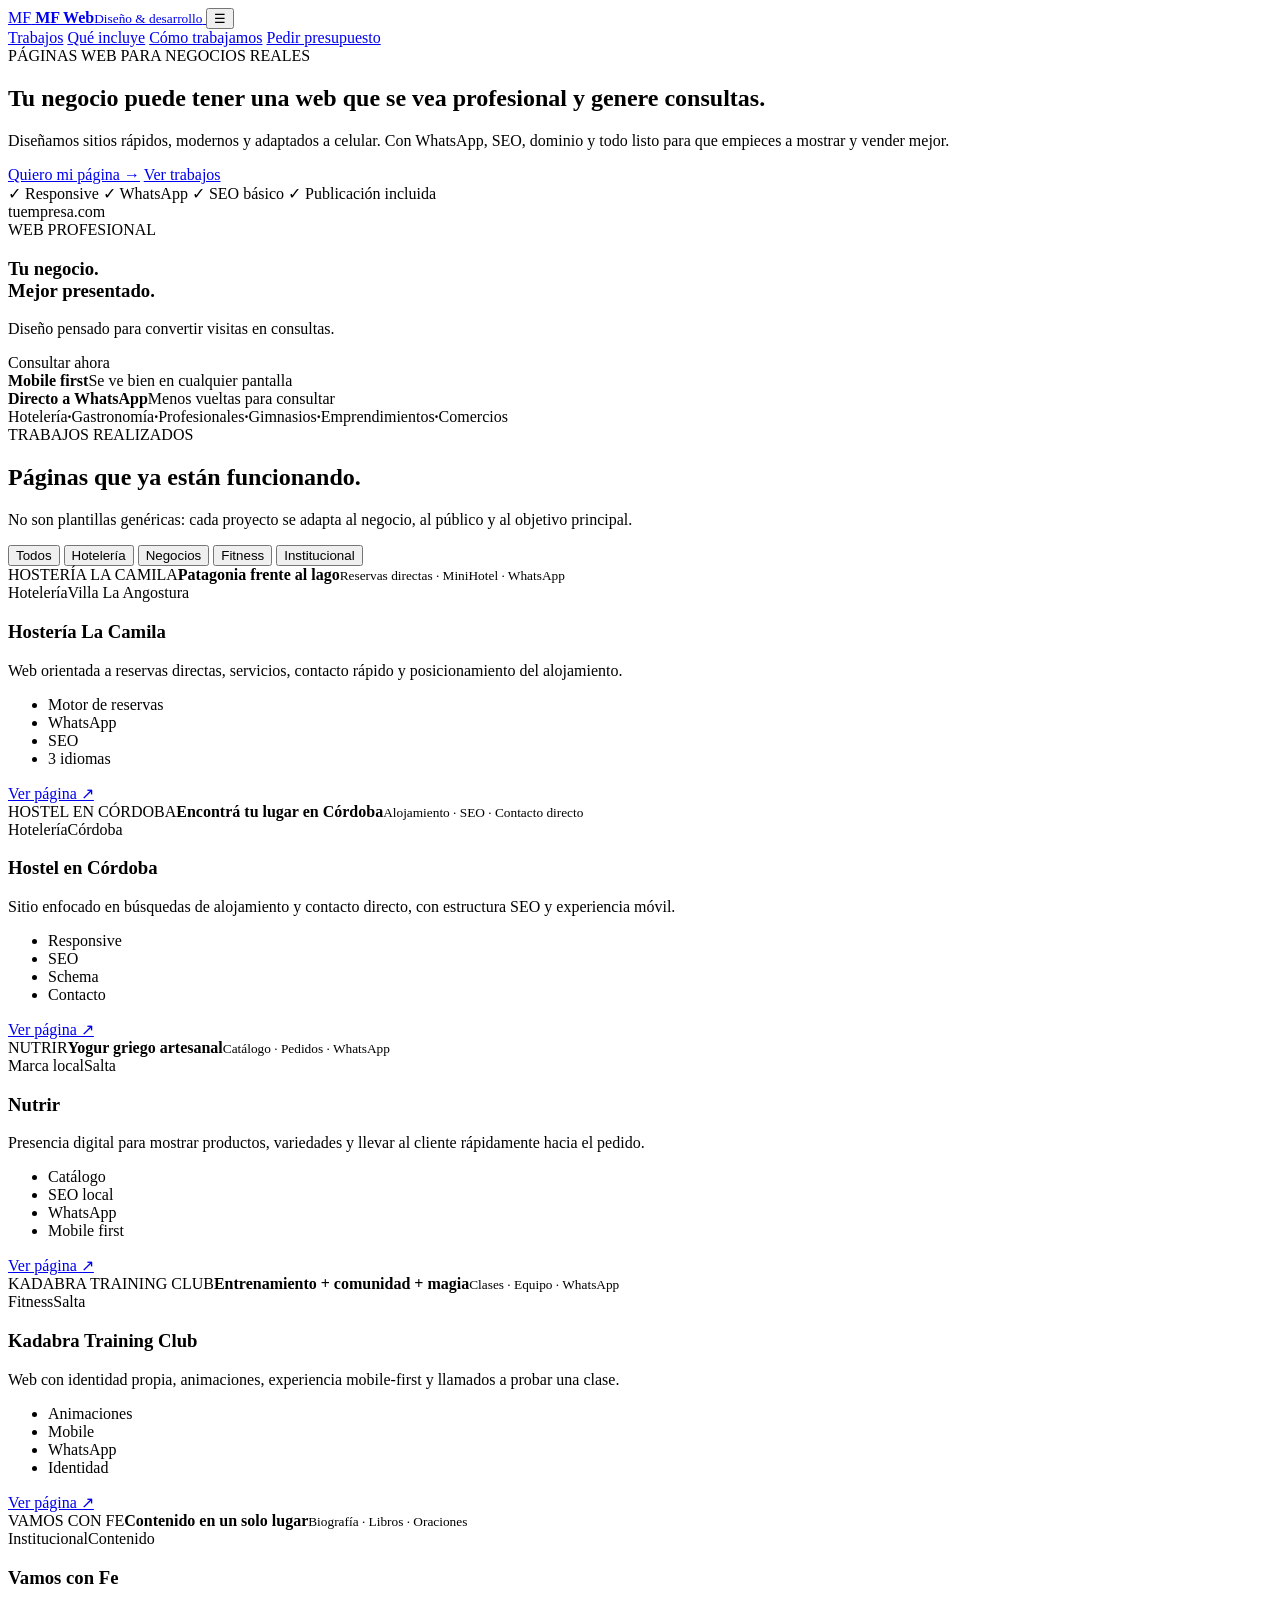
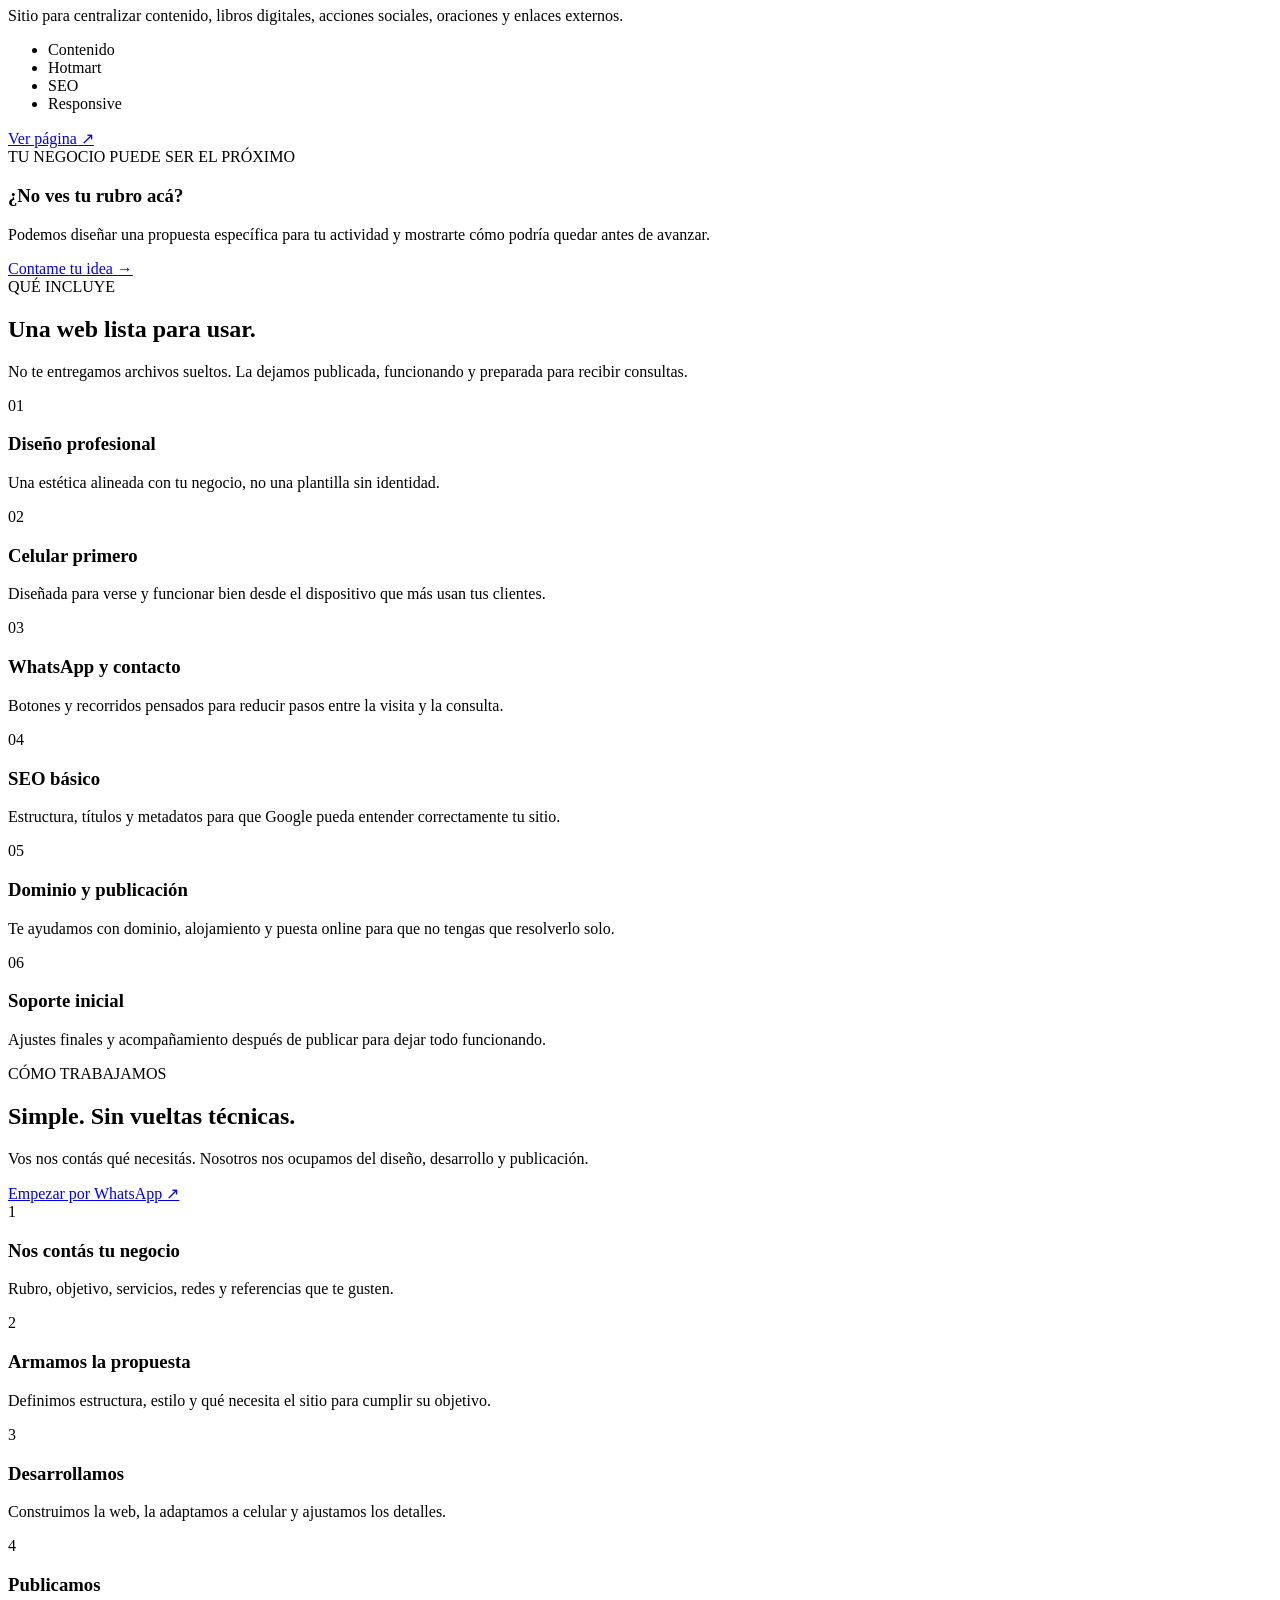
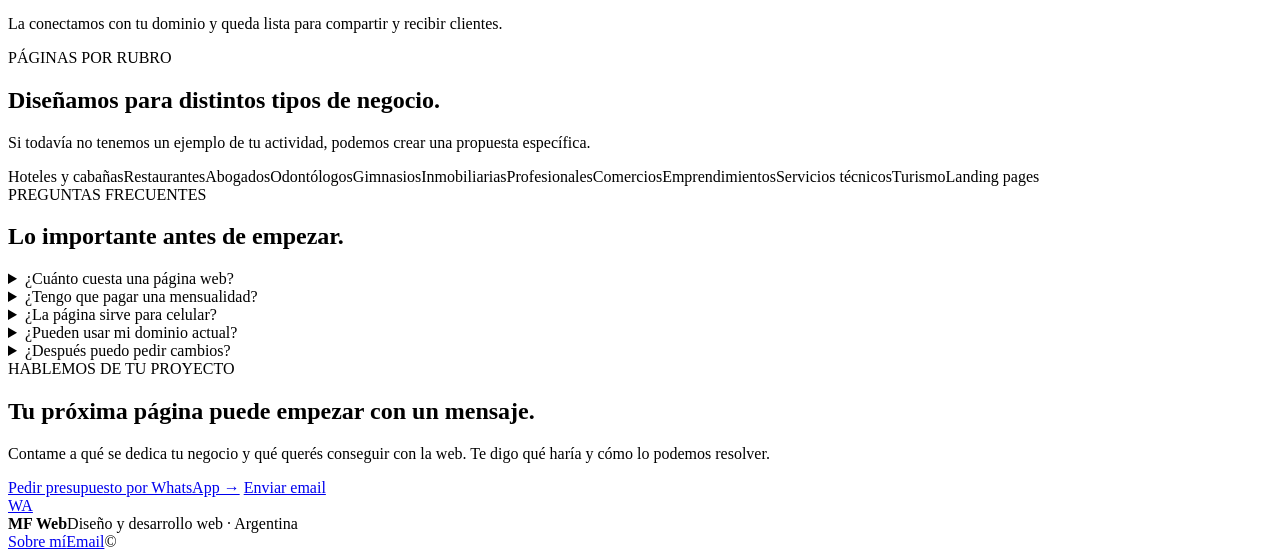
==== web/index.html @ 68ac4789 "Add commercial web design showcase" ====
<!doctype html>
<html lang="es">
<head>
  <meta charset="utf-8" />
  <meta name="viewport" content="width=device-width,initial-scale=1" />
  <meta name="theme-color" content="#0b0d0c" />
  <title>MF Web | Páginas web para negocios</title>
  <meta name="description" content="Diseño y desarrollo de páginas web para negocios, profesionales, hoteles, gimnasios y emprendimientos. Sitios rápidos, adaptados a celular, con WhatsApp y SEO." />
  <meta name="robots" content="index,follow,max-image-preview:large" />
  <meta property="og:type" content="website" />
  <meta property="og:title" content="MF Web | Páginas web que ayudan a vender" />
  <meta property="og:description" content="Sitios profesionales, rápidos y pensados para convertir visitas en consultas." />
  <link rel="preconnect" href="https://fonts.googleapis.com" />
  <link rel="preconnect" href="https://fonts.gstatic.com" crossorigin />
  <link href="https://fonts.googleapis.com/css2?family=DM+Sans:wght@400;500;600;700&family=Manrope:wght@600;700;800&display=swap" rel="stylesheet" />
  <link rel="stylesheet" href="styles.css" />
</head>
<body>
  <header class="site-header">
    <div class="container nav-wrap">
      <a class="brand" href="#inicio" aria-label="MF Web - Inicio">
        <span class="brand-mark">MF</span>
        <span class="brand-copy"><strong>MF Web</strong><small>Diseño & desarrollo</small></span>
      </a>
      <button class="menu-toggle" type="button" aria-expanded="false" aria-controls="nav">☰</button>
      <nav id="nav" class="nav">
        <a href="#trabajos">Trabajos</a>
        <a href="#servicios">Qué incluye</a>
        <a href="#proceso">Cómo trabajamos</a>
        <a class="nav-cta" href="https://wa.me/5493876298276?text=Hola%20Mat%C3%ADas%2C%20quiero%20consultar%20por%20una%20p%C3%A1gina%20web" target="_blank" rel="noopener noreferrer">Pedir presupuesto</a>
      </nav>
    </div>
  </header>

  <main>
    <section class="hero" id="inicio">
      <div class="container hero-grid">
        <div class="hero-copy reveal">
          <span class="pill">PÁGINAS WEB PARA NEGOCIOS REALES</span>
          <h1>Tu negocio puede tener una web que <span>se vea profesional y genere consultas.</span></h1>
          <p>Diseñamos sitios rápidos, modernos y adaptados a celular. Con WhatsApp, SEO, dominio y todo listo para que empieces a mostrar y vender mejor.</p>
          <div class="hero-actions">
            <a class="btn btn-primary" href="https://wa.me/5493876298276?text=Hola%20Mat%C3%ADas%2C%20quiero%20una%20p%C3%A1gina%20web%20para%20mi%20negocio" target="_blank" rel="noopener noreferrer">Quiero mi página →</a>
            <a class="btn btn-secondary" href="#trabajos">Ver trabajos</a>
          </div>
          <div class="trust-row">
            <span>✓ Responsive</span>
            <span>✓ WhatsApp</span>
            <span>✓ SEO básico</span>
            <span>✓ Publicación incluida</span>
          </div>
        </div>

        <div class="hero-showcase reveal" aria-label="Vista previa de proyectos">
          <div class="browser browser-main">
            <div class="browser-bar"><i></i><i></i><i></i><span>tuempresa.com</span></div>
            <div class="browser-screen demo-hotel">
              <div class="screen-badge">WEB PROFESIONAL</div>
              <h3>Tu negocio.<br />Mejor presentado.</h3>
              <p>Diseño pensado para convertir visitas en consultas.</p>
              <span class="fake-btn">Consultar ahora</span>
            </div>
          </div>
          <div class="mini-card mini-one"><strong>Mobile first</strong><span>Se ve bien en cualquier pantalla</span></div>
          <div class="mini-card mini-two"><strong>Directo a WhatsApp</strong><span>Menos vueltas para consultar</span></div>
        </div>
      </div>
    </section>

    <section class="logos-strip" aria-label="Tipos de clientes">
      <div class="container strip-inner">
        <span>Hotelería</span><b>·</b><span>Gastronomía</span><b>·</b><span>Profesionales</span><b>·</b><span>Gimnasios</span><b>·</b><span>Emprendimientos</span><b>·</b><span>Comercios</span>
      </div>
    </section>

    <section class="section" id="trabajos">
      <div class="container">
        <div class="section-head reveal">
          <div>
            <span class="eyebrow">TRABAJOS REALIZADOS</span>
            <h2>Páginas que ya están funcionando.</h2>
          </div>
          <p>No son plantillas genéricas: cada proyecto se adapta al negocio, al público y al objetivo principal.</p>
        </div>

        <div class="filters reveal" aria-label="Filtrar proyectos">
          <button class="filter is-active" data-filter="all">Todos</button>
          <button class="filter" data-filter="hoteleria">Hotelería</button>
          <button class="filter" data-filter="negocios">Negocios</button>
          <button class="filter" data-filter="fitness">Fitness</button>
          <button class="filter" data-filter="institucional">Institucional</button>
        </div>

        <div class="projects-grid">
          <article class="project-card reveal" data-category="hoteleria">
            <div class="project-visual visual-camila">
              <div class="mock-browser">
                <div class="mock-top"><i></i><i></i><i></i></div>
                <div class="mock-screen"><span>HOSTERÍA LA CAMILA</span><strong>Patagonia frente al lago</strong><small>Reservas directas · MiniHotel · WhatsApp</small></div>
              </div>
            </div>
            <div class="project-body">
              <div class="project-meta"><span>Hotelería</span><span>Villa La Angostura</span></div>
              <h3>Hostería La Camila</h3>
              <p>Web orientada a reservas directas, servicios, contacto rápido y posicionamiento del alojamiento.</p>
              <ul><li>Motor de reservas</li><li>WhatsApp</li><li>SEO</li><li>3 idiomas</li></ul>
              <a href="https://hosteria-la-camila-web.vercel.app/es" target="_blank" rel="noopener noreferrer">Ver página ↗</a>
            </div>
          </article>

          <article class="project-card reveal" data-category="hoteleria">
            <div class="project-visual visual-hostel">
              <div class="mock-browser">
                <div class="mock-top"><i></i><i></i><i></i></div>
                <div class="mock-screen"><span>HOSTEL EN CÓRDOBA</span><strong>Encontrá tu lugar en Córdoba</strong><small>Alojamiento · SEO · Contacto directo</small></div>
              </div>
            </div>
            <div class="project-body">
              <div class="project-meta"><span>Hotelería</span><span>Córdoba</span></div>
              <h3>Hostel en Córdoba</h3>
              <p>Sitio enfocado en búsquedas de alojamiento y contacto directo, con estructura SEO y experiencia móvil.</p>
              <ul><li>Responsive</li><li>SEO</li><li>Schema</li><li>Contacto</li></ul>
              <a href="https://www.hostelencordoba.lat/" target="_blank" rel="noopener noreferrer">Ver página ↗</a>
            </div>
          </article>

          <article class="project-card reveal" data-category="negocios">
            <div class="project-visual visual-nutrir">
              <div class="mock-browser">
                <div class="mock-top"><i></i><i></i><i></i></div>
                <div class="mock-screen"><span>NUTRIR</span><strong>Yogur griego artesanal</strong><small>Catálogo · Pedidos · WhatsApp</small></div>
              </div>
            </div>
            <div class="project-body">
              <div class="project-meta"><span>Marca local</span><span>Salta</span></div>
              <h3>Nutrir</h3>
              <p>Presencia digital para mostrar productos, variedades y llevar al cliente rápidamente hacia el pedido.</p>
              <ul><li>Catálogo</li><li>SEO local</li><li>WhatsApp</li><li>Mobile first</li></ul>
              <a href="https://nutrir-three.vercel.app/" target="_blank" rel="noopener noreferrer">Ver página ↗</a>
            </div>
          </article>

          <article class="project-card reveal" data-category="fitness">
            <div class="project-visual visual-kadabra">
              <div class="mock-browser">
                <div class="mock-top"><i></i><i></i><i></i></div>
                <div class="mock-screen"><span>KADABRA TRAINING CLUB</span><strong>Entrenamiento + comunidad + magia</strong><small>Clases · Equipo · WhatsApp</small></div>
              </div>
            </div>
            <div class="project-body">
              <div class="project-meta"><span>Fitness</span><span>Salta</span></div>
              <h3>Kadabra Training Club</h3>
              <p>Web con identidad propia, animaciones, experiencia mobile-first y llamados a probar una clase.</p>
              <ul><li>Animaciones</li><li>Mobile</li><li>WhatsApp</li><li>Identidad</li></ul>
              <a href="https://kadabra-training-club-8x1qsonhl-matias-projects-2dbf9656.vercel.app" target="_blank" rel="noopener noreferrer">Ver página ↗</a>
            </div>
          </article>

          <article class="project-card reveal" data-category="institucional">
            <div class="project-visual visual-fe">
              <div class="mock-browser">
                <div class="mock-top"><i></i><i></i><i></i></div>
                <div class="mock-screen"><span>VAMOS CON FE</span><strong>Contenido en un solo lugar</strong><small>Biografía · Libros · Oraciones</small></div>
              </div>
            </div>
            <div class="project-body">
              <div class="project-meta"><span>Institucional</span><span>Contenido</span></div>
              <h3>Vamos con Fe</h3>
              <p>Sitio para centralizar contenido, libros digitales, acciones sociales, oraciones y enlaces externos.</p>
              <ul><li>Contenido</li><li>Hotmart</li><li>SEO</li><li>Responsive</li></ul>
              <a href="https://vamosconfe.com" target="_blank" rel="noopener noreferrer">Ver página ↗</a>
            </div>
          </article>

          <article class="project-card project-idea reveal" data-category="negocios">
            <div class="idea-inner">
              <span class="eyebrow">TU NEGOCIO PUEDE SER EL PRÓXIMO</span>
              <h3>¿No ves tu rubro acá?</h3>
              <p>Podemos diseñar una propuesta específica para tu actividad y mostrarte cómo podría quedar antes de avanzar.</p>
              <a class="btn btn-primary" href="https://wa.me/5493876298276?text=Hola%20Mat%C3%ADas%2C%20quiero%20ver%20una%20propuesta%20para%20mi%20rubro" target="_blank" rel="noopener noreferrer">Contame tu idea →</a>
            </div>
          </article>
        </div>
      </div>
    </section>

    <section class="section services" id="servicios">
      <div class="container">
        <div class="section-head reveal">
          <div><span class="eyebrow">QUÉ INCLUYE</span><h2>Una web lista para usar.</h2></div>
          <p>No te entregamos archivos sueltos. La dejamos publicada, funcionando y preparada para recibir consultas.</p>
        </div>
        <div class="service-grid">
          <article class="service-card reveal"><span>01</span><h3>Diseño profesional</h3><p>Una estética alineada con tu negocio, no una plantilla sin identidad.</p></article>
          <article class="service-card reveal"><span>02</span><h3>Celular primero</h3><p>Diseñada para verse y funcionar bien desde el dispositivo que más usan tus clientes.</p></article>
          <article class="service-card reveal"><span>03</span><h3>WhatsApp y contacto</h3><p>Botones y recorridos pensados para reducir pasos entre la visita y la consulta.</p></article>
          <article class="service-card reveal"><span>04</span><h3>SEO básico</h3><p>Estructura, títulos y metadatos para que Google pueda entender correctamente tu sitio.</p></article>
          <article class="service-card reveal"><span>05</span><h3>Dominio y publicación</h3><p>Te ayudamos con dominio, alojamiento y puesta online para que no tengas que resolverlo solo.</p></article>
          <article class="service-card reveal"><span>06</span><h3>Soporte inicial</h3><p>Ajustes finales y acompañamiento después de publicar para dejar todo funcionando.</p></article>
        </div>
      </div>
    </section>

    <section class="section process" id="proceso">
      <div class="container process-grid">
        <div class="process-copy reveal">
          <span class="eyebrow">CÓMO TRABAJAMOS</span>
          <h2>Simple. Sin vueltas técnicas.</h2>
          <p>Vos nos contás qué necesitás. Nosotros nos ocupamos del diseño, desarrollo y publicación.</p>
          <a class="text-link" href="https://wa.me/5493876298276?text=Hola%20Mat%C3%ADas%2C%20quiero%20consultar%20por%20una%20web" target="_blank" rel="noopener noreferrer">Empezar por WhatsApp ↗</a>
        </div>
        <div class="steps reveal">
          <article><span>1</span><div><h3>Nos contás tu negocio</h3><p>Rubro, objetivo, servicios, redes y referencias que te gusten.</p></div></article>
          <article><span>2</span><div><h3>Armamos la propuesta</h3><p>Definimos estructura, estilo y qué necesita el sitio para cumplir su objetivo.</p></div></article>
          <article><span>3</span><div><h3>Desarrollamos</h3><p>Construimos la web, la adaptamos a celular y ajustamos los detalles.</p></div></article>
          <article><span>4</span><div><h3>Publicamos</h3><p>La conectamos con tu dominio y queda lista para compartir y recibir clientes.</p></div></article>
        </div>
      </div>
    </section>

    <section class="section niches">
      <div class="container">
        <div class="section-head reveal">
          <div><span class="eyebrow">PÁGINAS POR RUBRO</span><h2>Diseñamos para distintos tipos de negocio.</h2></div>
          <p>Si todavía no tenemos un ejemplo de tu actividad, podemos crear una propuesta específica.</p>
        </div>
        <div class="niche-grid reveal">
          <span>Hoteles y cabañas</span><span>Restaurantes</span><span>Abogados</span><span>Odontólogos</span><span>Gimnasios</span><span>Inmobiliarias</span><span>Profesionales</span><span>Comercios</span><span>Emprendimientos</span><span>Servicios técnicos</span><span>Turismo</span><span>Landing pages</span>
        </div>
      </div>
    </section>

    <section class="section faq-section">
      <div class="container faq-grid">
        <div class="reveal"><span class="eyebrow">PREGUNTAS FRECUENTES</span><h2>Lo importante antes de empezar.</h2></div>
        <div class="faq reveal">
          <details><summary>¿Cuánto cuesta una página web?</summary><p>Depende de la cantidad de secciones, funcionalidades y contenido. Primero vemos qué necesitás y te pasamos un presupuesto cerrado.</p></details>
          <details><summary>¿Tengo que pagar una mensualidad?</summary><p>Podemos trabajar con un desarrollo de pago único. Los únicos costos externos que puedan existir son dominio o servicios específicos que requiera el proyecto.</p></details>
          <details><summary>¿La página sirve para celular?</summary><p>Sí. Todos los sitios se desarrollan pensando especialmente en la experiencia móvil.</p></details>
          <details><summary>¿Pueden usar mi dominio actual?</summary><p>Sí. Si ya tenés dominio podemos conectarlo; si no, te ayudamos a registrar uno.</p></details>
          <details><summary>¿Después puedo pedir cambios?</summary><p>Sí. Definimos los ajustes incluidos durante el proyecto y también podemos realizar mejoras posteriores.</p></details>
        </div>
      </div>
    </section>

    <section class="final-cta">
      <div class="container final-card reveal">
        <span class="eyebrow">HABLEMOS DE TU PROYECTO</span>
        <h2>Tu próxima página puede empezar con un mensaje.</h2>
        <p>Contame a qué se dedica tu negocio y qué querés conseguir con la web. Te digo qué haría y cómo lo podemos resolver.</p>
        <div class="final-actions">
          <a class="btn btn-primary" href="https://wa.me/5493876298276?text=Hola%20Mat%C3%ADas%2C%20quiero%20pedir%20presupuesto%20para%20una%20p%C3%A1gina%20web" target="_blank" rel="noopener noreferrer">Pedir presupuesto por WhatsApp →</a>
          <a class="btn btn-secondary" href="mailto:matifernandez178c@gmail.com">Enviar email</a>
        </div>
      </div>
    </section>
  </main>

  <a class="whatsapp-float" href="https://wa.me/5493876298276?text=Hola%20Mat%C3%ADas%2C%20quiero%20consultar%20por%20una%20p%C3%A1gina%20web" target="_blank" rel="noopener noreferrer" aria-label="Consultar por WhatsApp">WA</a>

  <footer class="footer">
    <div class="container footer-inner">
      <div><strong>MF Web</strong><span>Diseño y desarrollo web · Argentina</span></div>
      <div class="footer-links"><a href="https://matiasfernandezcv.com" target="_blank" rel="noopener noreferrer">Sobre mí</a><a href="mailto:matifernandez178c@gmail.com">Email</a><span>© <span id="year"></span></span></div>
    </div>
  </footer>

  <script src="script.js" defer></script>
</body>
</html>
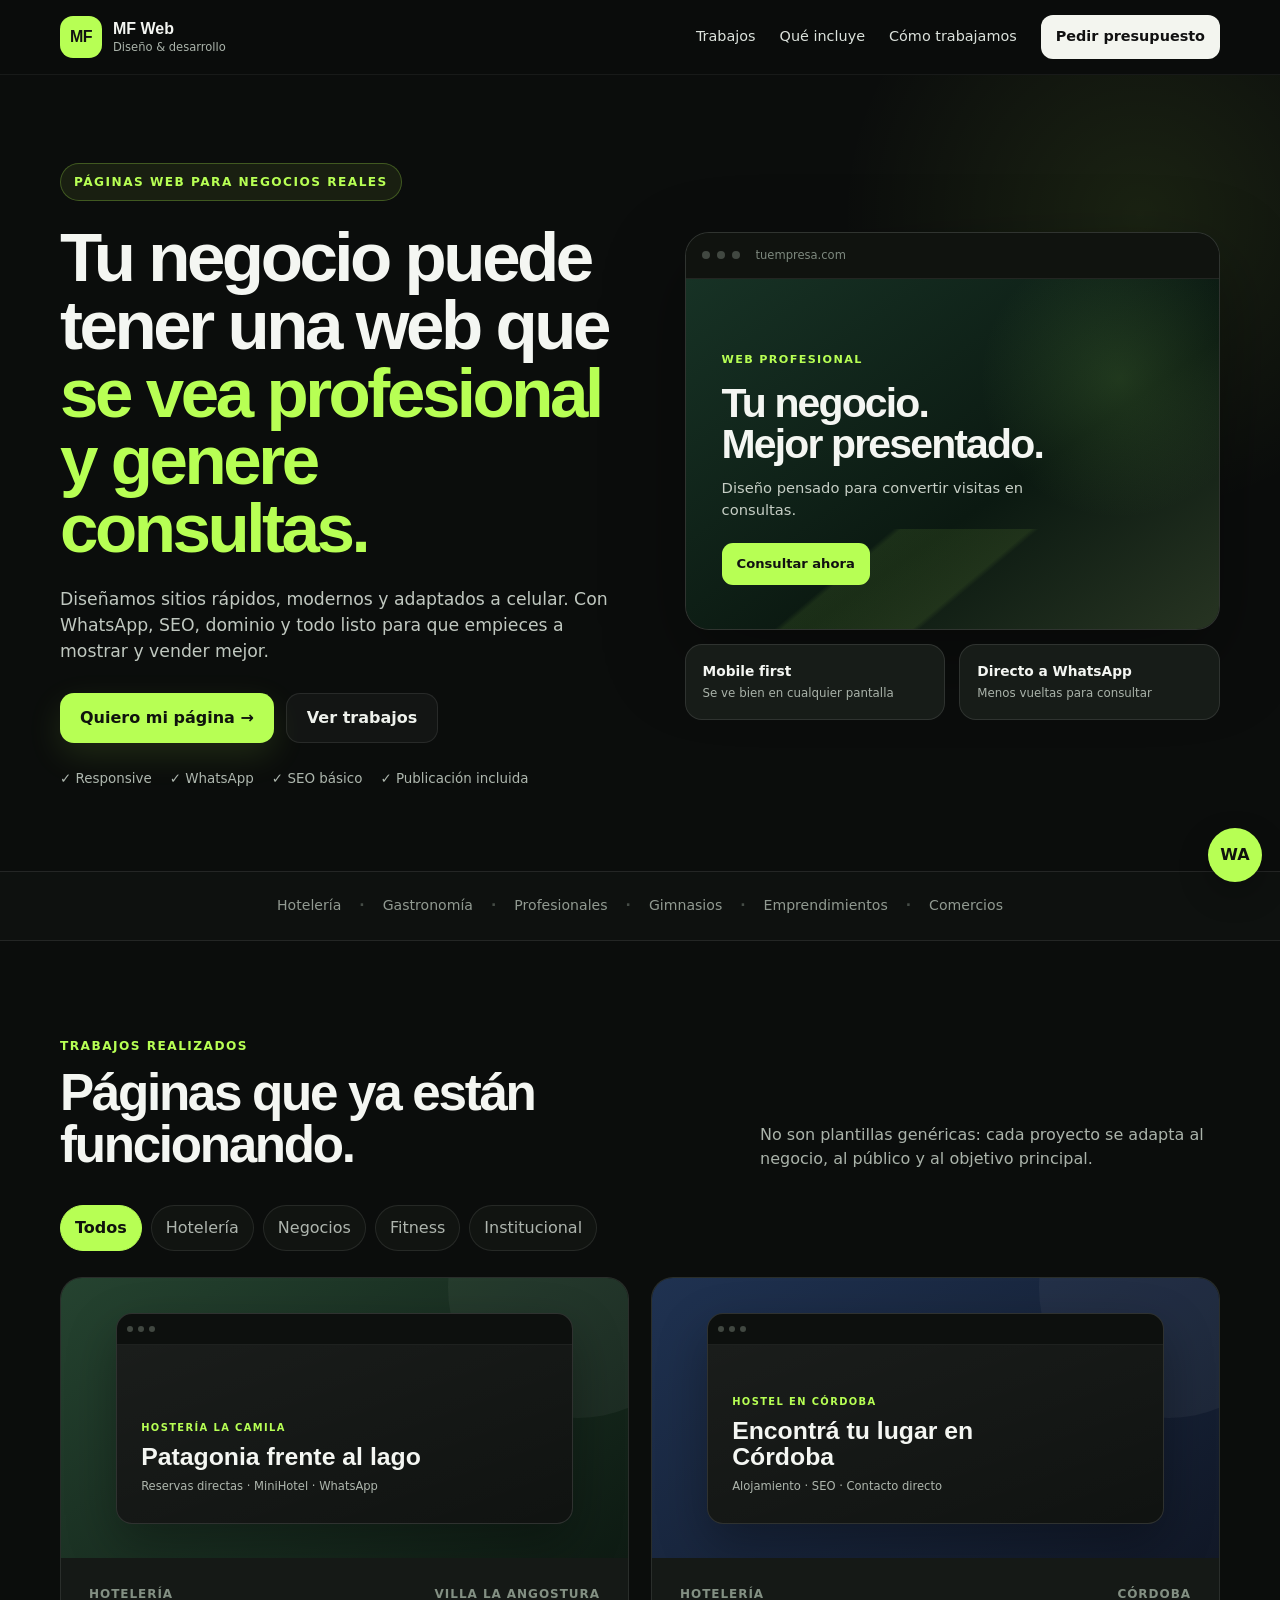
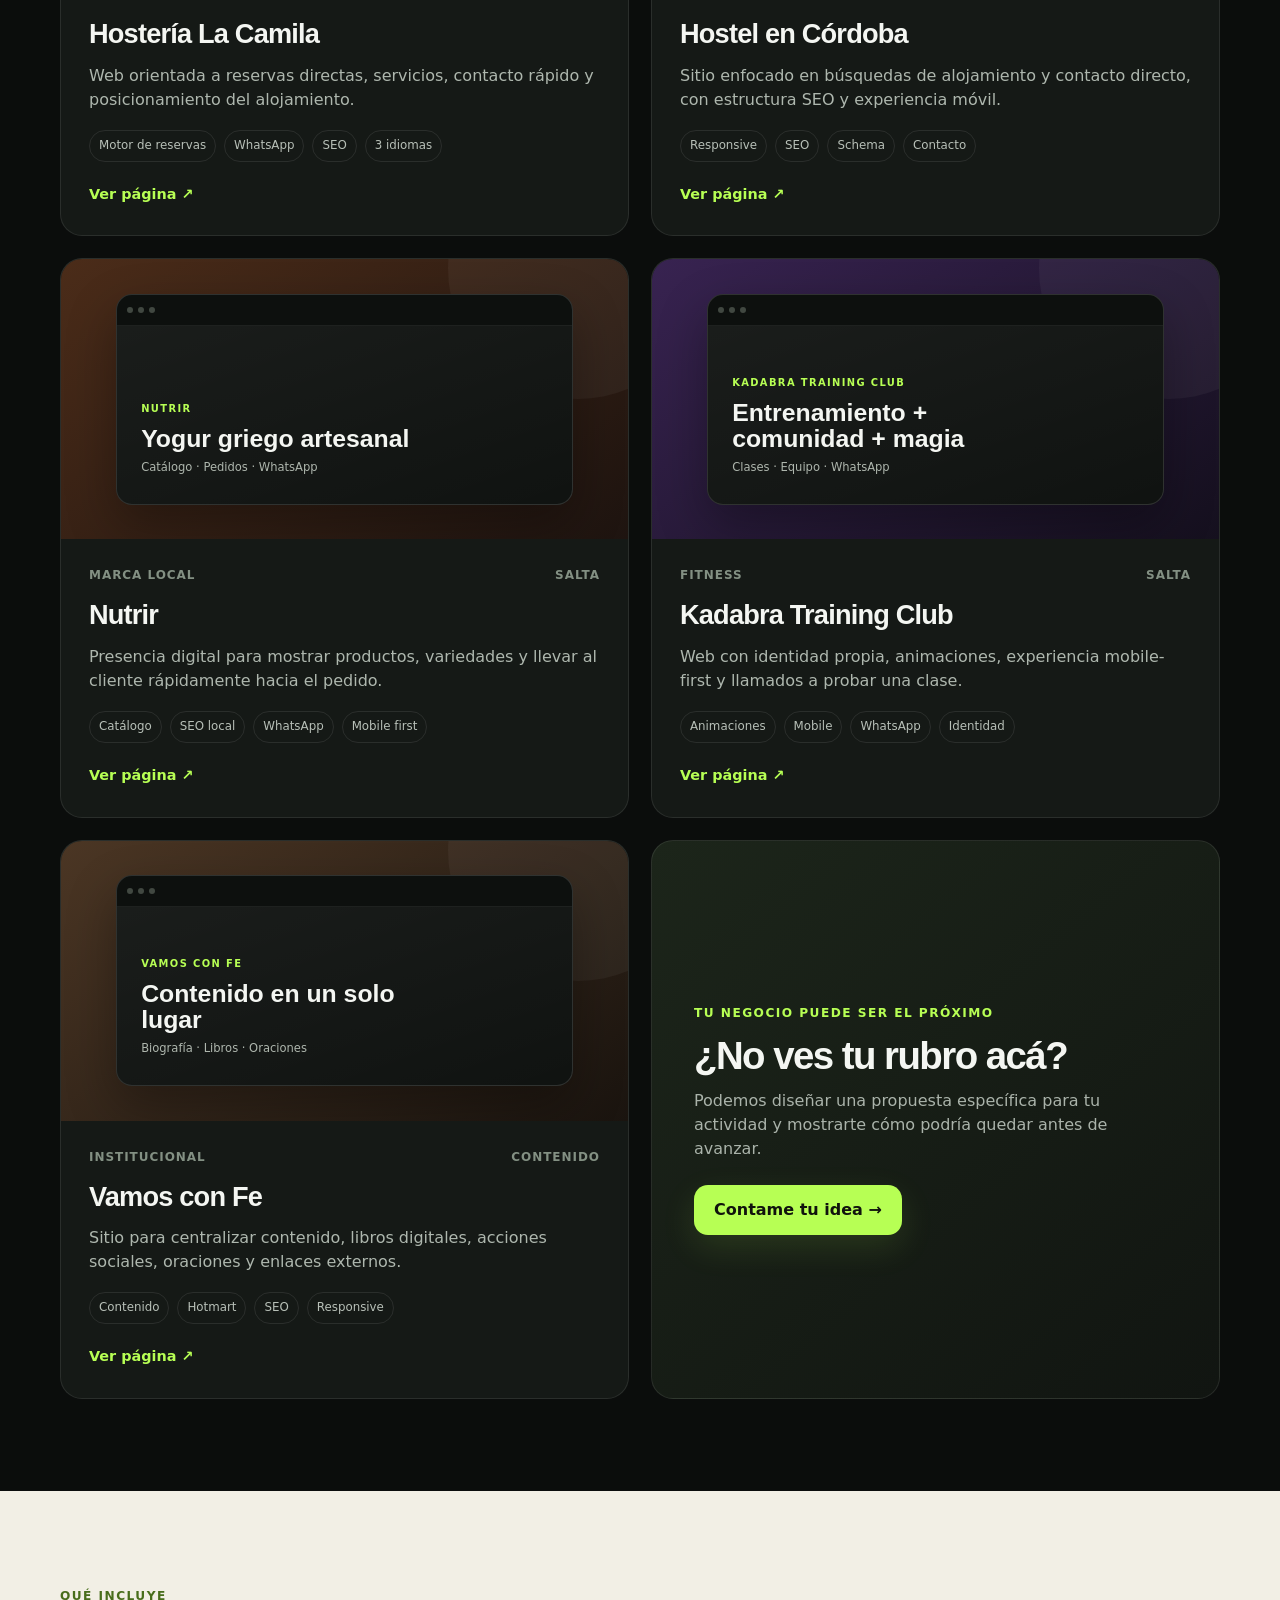
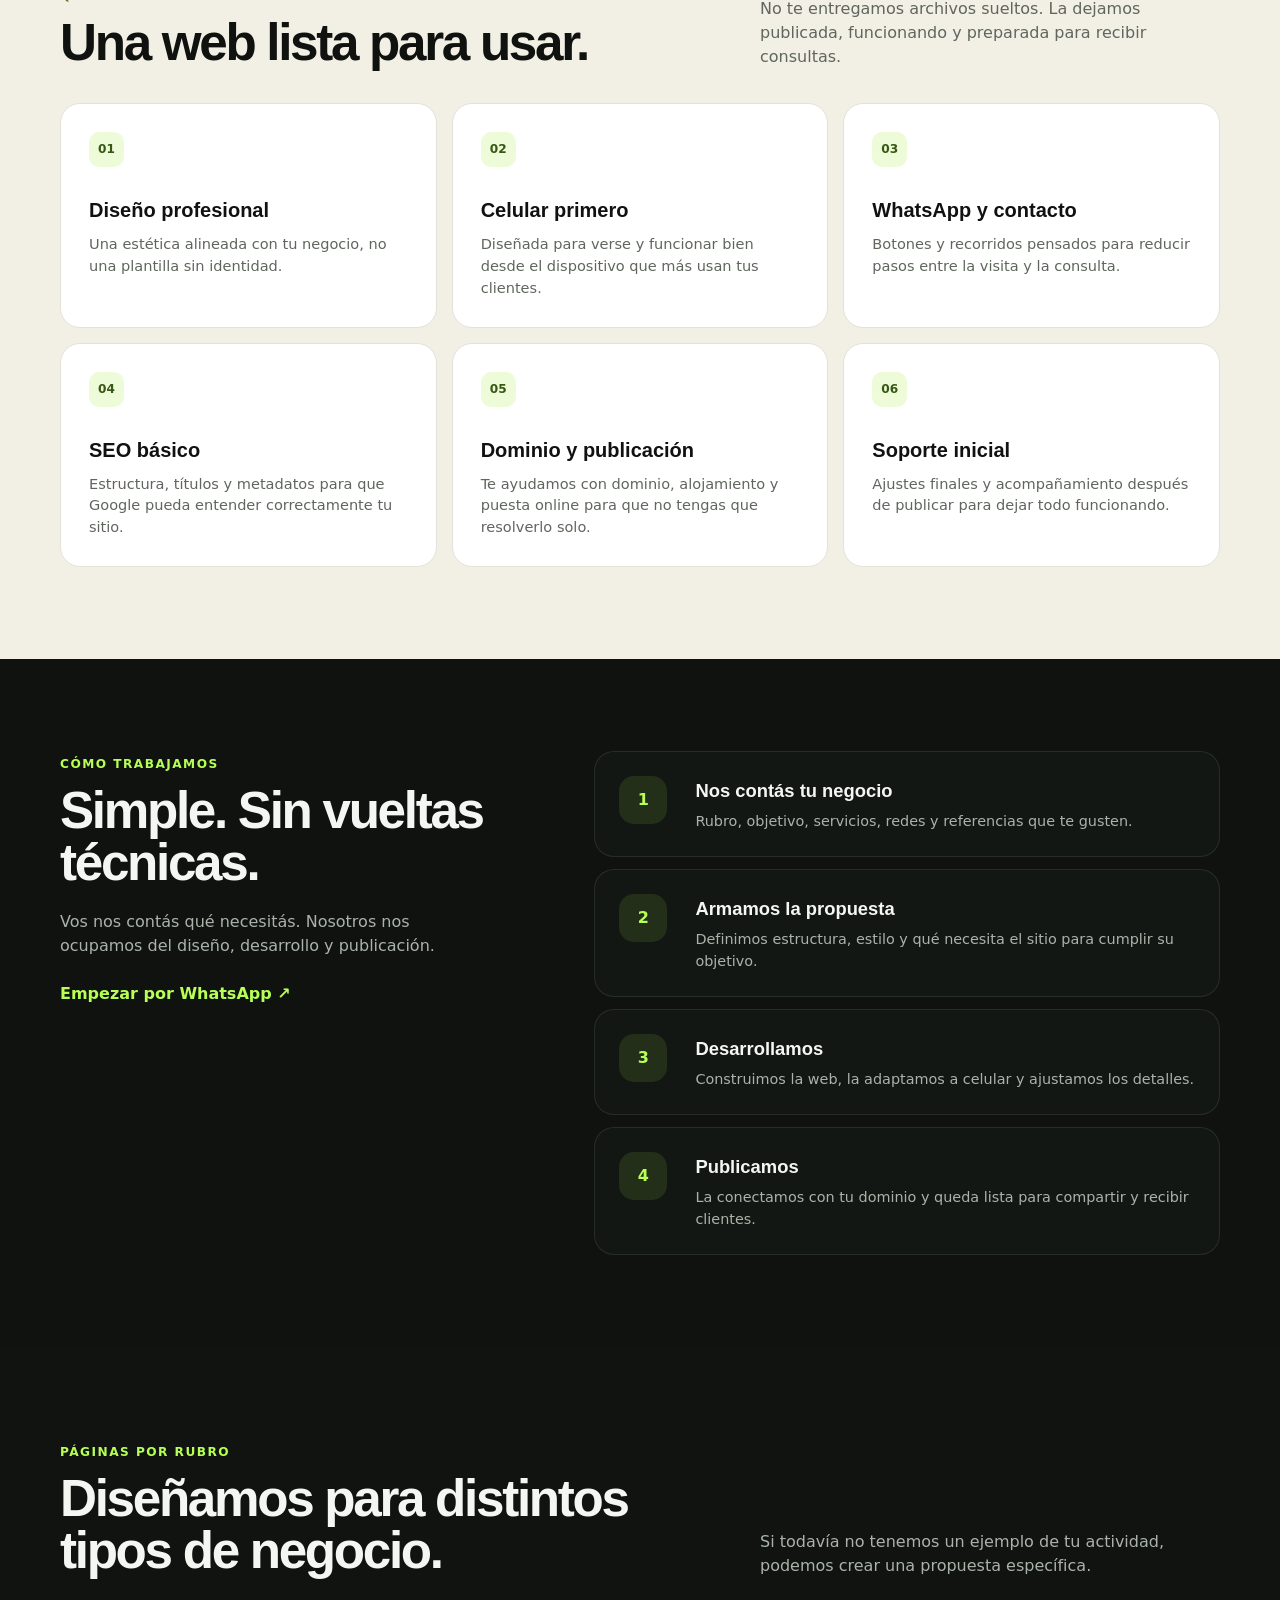
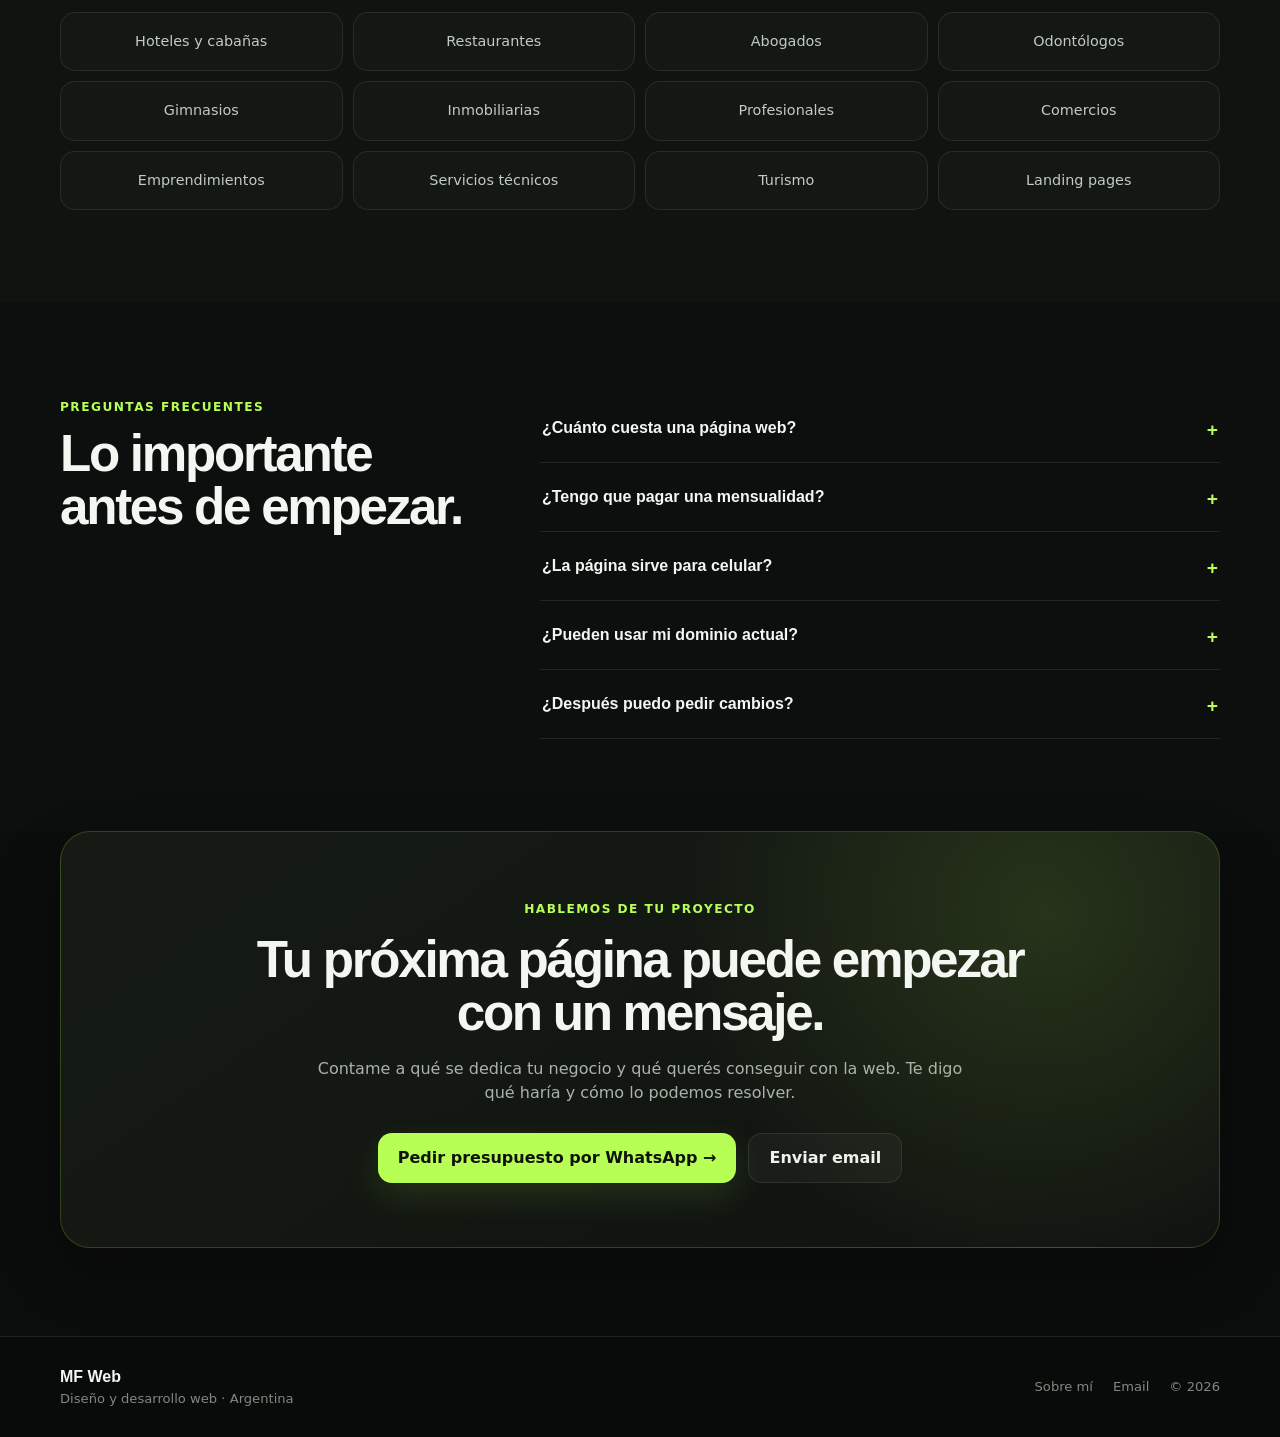
==== commit 911f5e64: "Bust MF Web stylesheet cache after layout fix" ====
--- a/web/index.html
+++ b/web/index.html
@@ -13,7 +13,7 @@
   <link rel="preconnect" href="https://fonts.googleapis.com" />
   <link rel="preconnect" href="https://fonts.gstatic.com" crossorigin />
   <link href="https://fonts.googleapis.com/css2?family=DM+Sans:wght@400;500;600;700&family=Manrope:wght@600;700;800&display=swap" rel="stylesheet" />
-  <link rel="stylesheet" href="styles.css" />
+  <link rel="stylesheet" href="styles.css?v=32217b" />
 </head>
 <body>
   <header class="site-header">
@@ -93,177 +93,49 @@
 
         <div class="projects-grid">
           <article class="project-card reveal" data-category="hoteleria">
-            <div class="project-visual visual-camila">
-              <div class="mock-browser">
-                <div class="mock-top"><i></i><i></i><i></i></div>
-                <div class="mock-screen"><span>HOSTERÍA LA CAMILA</span><strong>Patagonia frente al lago</strong><small>Reservas directas · MiniHotel · WhatsApp</small></div>
-              </div>
-            </div>
-            <div class="project-body">
-              <div class="project-meta"><span>Hotelería</span><span>Villa La Angostura</span></div>
-              <h3>Hostería La Camila</h3>
-              <p>Web orientada a reservas directas, servicios, contacto rápido y posicionamiento del alojamiento.</p>
-              <ul><li>Motor de reservas</li><li>WhatsApp</li><li>SEO</li><li>3 idiomas</li></ul>
-              <a href="https://hosteria-la-camila-web.vercel.app/es" target="_blank" rel="noopener noreferrer">Ver página ↗</a>
-            </div>
+            <div class="project-visual visual-camila"><div class="mock-browser"><div class="mock-top"><i></i><i></i><i></i></div><div class="mock-screen"><span>HOSTERÍA LA CAMILA</span><strong>Patagonia frente al lago</strong><small>Reservas directas · MiniHotel · WhatsApp</small></div></div></div>
+            <div class="project-body"><div class="project-meta"><span>Hotelería</span><span>Villa La Angostura</span></div><h3>Hostería La Camila</h3><p>Web orientada a reservas directas, servicios, contacto rápido y posicionamiento del alojamiento.</p><ul><li>Motor de reservas</li><li>WhatsApp</li><li>SEO</li><li>3 idiomas</li></ul><a href="https://hosteria-la-camila-web.vercel.app/es" target="_blank" rel="noopener noreferrer">Ver página ↗</a></div>
           </article>
 
           <article class="project-card reveal" data-category="hoteleria">
-            <div class="project-visual visual-hostel">
-              <div class="mock-browser">
-                <div class="mock-top"><i></i><i></i><i></i></div>
-                <div class="mock-screen"><span>HOSTEL EN CÓRDOBA</span><strong>Encontrá tu lugar en Córdoba</strong><small>Alojamiento · SEO · Contacto directo</small></div>
-              </div>
-            </div>
-            <div class="project-body">
-              <div class="project-meta"><span>Hotelería</span><span>Córdoba</span></div>
-              <h3>Hostel en Córdoba</h3>
-              <p>Sitio enfocado en búsquedas de alojamiento y contacto directo, con estructura SEO y experiencia móvil.</p>
-              <ul><li>Responsive</li><li>SEO</li><li>Schema</li><li>Contacto</li></ul>
-              <a href="https://www.hostelencordoba.lat/" target="_blank" rel="noopener noreferrer">Ver página ↗</a>
-            </div>
+            <div class="project-visual visual-hostel"><div class="mock-browser"><div class="mock-top"><i></i><i></i><i></i></div><div class="mock-screen"><span>HOSTEL EN CÓRDOBA</span><strong>Encontrá tu lugar en Córdoba</strong><small>Alojamiento · SEO · Contacto directo</small></div></div></div>
+            <div class="project-body"><div class="project-meta"><span>Hotelería</span><span>Córdoba</span></div><h3>Hostel en Córdoba</h3><p>Sitio enfocado en búsquedas de alojamiento y contacto directo, con estructura SEO y experiencia móvil.</p><ul><li>Responsive</li><li>SEO</li><li>Schema</li><li>Contacto</li></ul><a href="https://www.hostelencordoba.lat/" target="_blank" rel="noopener noreferrer">Ver página ↗</a></div>
           </article>
 
           <article class="project-card reveal" data-category="negocios">
-            <div class="project-visual visual-nutrir">
-              <div class="mock-browser">
-                <div class="mock-top"><i></i><i></i><i></i></div>
-                <div class="mock-screen"><span>NUTRIR</span><strong>Yogur griego artesanal</strong><small>Catálogo · Pedidos · WhatsApp</small></div>
-              </div>
-            </div>
-            <div class="project-body">
-              <div class="project-meta"><span>Marca local</span><span>Salta</span></div>
-              <h3>Nutrir</h3>
-              <p>Presencia digital para mostrar productos, variedades y llevar al cliente rápidamente hacia el pedido.</p>
-              <ul><li>Catálogo</li><li>SEO local</li><li>WhatsApp</li><li>Mobile first</li></ul>
-              <a href="https://nutrir-three.vercel.app/" target="_blank" rel="noopener noreferrer">Ver página ↗</a>
-            </div>
+            <div class="project-visual visual-nutrir"><div class="mock-browser"><div class="mock-top"><i></i><i></i><i></i></div><div class="mock-screen"><span>NUTRIR</span><strong>Yogur griego artesanal</strong><small>Catálogo · Pedidos · WhatsApp</small></div></div></div>
+            <div class="project-body"><div class="project-meta"><span>Marca local</span><span>Salta</span></div><h3>Nutrir</h3><p>Presencia digital para mostrar productos, variedades y llevar al cliente rápidamente hacia el pedido.</p><ul><li>Catálogo</li><li>SEO local</li><li>WhatsApp</li><li>Mobile first</li></ul><a href="https://nutrir-three.vercel.app/" target="_blank" rel="noopener noreferrer">Ver página ↗</a></div>
           </article>
 
           <article class="project-card reveal" data-category="fitness">
-            <div class="project-visual visual-kadabra">
-              <div class="mock-browser">
-                <div class="mock-top"><i></i><i></i><i></i></div>
-                <div class="mock-screen"><span>KADABRA TRAINING CLUB</span><strong>Entrenamiento + comunidad + magia</strong><small>Clases · Equipo · WhatsApp</small></div>
-              </div>
-            </div>
-            <div class="project-body">
-              <div class="project-meta"><span>Fitness</span><span>Salta</span></div>
-              <h3>Kadabra Training Club</h3>
-              <p>Web con identidad propia, animaciones, experiencia mobile-first y llamados a probar una clase.</p>
-              <ul><li>Animaciones</li><li>Mobile</li><li>WhatsApp</li><li>Identidad</li></ul>
-              <a href="https://kadabra-training-club-8x1qsonhl-matias-projects-2dbf9656.vercel.app" target="_blank" rel="noopener noreferrer">Ver página ↗</a>
-            </div>
+            <div class="project-visual visual-kadabra"><div class="mock-browser"><div class="mock-top"><i></i><i></i><i></i></div><div class="mock-screen"><span>KADABRA TRAINING CLUB</span><strong>Entrenamiento + comunidad + magia</strong><small>Clases · Equipo · WhatsApp</small></div></div></div>
+            <div class="project-body"><div class="project-meta"><span>Fitness</span><span>Salta</span></div><h3>Kadabra Training Club</h3><p>Web con identidad propia, animaciones, experiencia mobile-first y llamados a probar una clase.</p><ul><li>Animaciones</li><li>Mobile</li><li>WhatsApp</li><li>Identidad</li></ul><a href="https://kadabra-training-club-8x1qsonhl-matias-projects-2dbf9656.vercel.app" target="_blank" rel="noopener noreferrer">Ver página ↗</a></div>
           </article>
 
           <article class="project-card reveal" data-category="institucional">
-            <div class="project-visual visual-fe">
-              <div class="mock-browser">
-                <div class="mock-top"><i></i><i></i><i></i></div>
-                <div class="mock-screen"><span>VAMOS CON FE</span><strong>Contenido en un solo lugar</strong><small>Biografía · Libros · Oraciones</small></div>
-              </div>
-            </div>
-            <div class="project-body">
-              <div class="project-meta"><span>Institucional</span><span>Contenido</span></div>
-              <h3>Vamos con Fe</h3>
-              <p>Sitio para centralizar contenido, libros digitales, acciones sociales, oraciones y enlaces externos.</p>
-              <ul><li>Contenido</li><li>Hotmart</li><li>SEO</li><li>Responsive</li></ul>
-              <a href="https://vamosconfe.com" target="_blank" rel="noopener noreferrer">Ver página ↗</a>
-            </div>
+            <div class="project-visual visual-fe"><div class="mock-browser"><div class="mock-top"><i></i><i></i><i></i></div><div class="mock-screen"><span>VAMOS CON FE</span><strong>Contenido en un solo lugar</strong><small>Biografía · Libros · Oraciones</small></div></div></div>
+            <div class="project-body"><div class="project-meta"><span>Institucional</span><span>Contenido</span></div><h3>Vamos con Fe</h3><p>Sitio para centralizar contenido, libros digitales, acciones sociales, oraciones y enlaces externos.</p><ul><li>Contenido</li><li>Hotmart</li><li>SEO</li><li>Responsive</li></ul><a href="https://vamosconfe.com" target="_blank" rel="noopener noreferrer">Ver página ↗</a></div>
           </article>
 
-          <article class="project-card project-idea reveal" data-category="negocios">
-            <div class="idea-inner">
-              <span class="eyebrow">TU NEGOCIO PUEDE SER EL PRÓXIMO</span>
-              <h3>¿No ves tu rubro acá?</h3>
-              <p>Podemos diseñar una propuesta específica para tu actividad y mostrarte cómo podría quedar antes de avanzar.</p>
-              <a class="btn btn-primary" href="https://wa.me/5493876298276?text=Hola%20Mat%C3%ADas%2C%20quiero%20ver%20una%20propuesta%20para%20mi%20rubro" target="_blank" rel="noopener noreferrer">Contame tu idea →</a>
-            </div>
-          </article>
+          <article class="project-card project-idea reveal" data-category="negocios"><div class="idea-inner"><span class="eyebrow">TU NEGOCIO PUEDE SER EL PRÓXIMO</span><h3>¿No ves tu rubro acá?</h3><p>Podemos diseñar una propuesta específica para tu actividad y mostrarte cómo podría quedar antes de avanzar.</p><a class="btn btn-primary" href="https://wa.me/5493876298276?text=Hola%20Mat%C3%ADas%2C%20quiero%20ver%20una%20propuesta%20para%20mi%20rubro" target="_blank" rel="noopener noreferrer">Contame tu idea →</a></div></article>
         </div>
       </div>
     </section>
 
-    <section class="section services" id="servicios">
-      <div class="container">
-        <div class="section-head reveal">
-          <div><span class="eyebrow">QUÉ INCLUYE</span><h2>Una web lista para usar.</h2></div>
-          <p>No te entregamos archivos sueltos. La dejamos publicada, funcionando y preparada para recibir consultas.</p>
-        </div>
-        <div class="service-grid">
-          <article class="service-card reveal"><span>01</span><h3>Diseño profesional</h3><p>Una estética alineada con tu negocio, no una plantilla sin identidad.</p></article>
-          <article class="service-card reveal"><span>02</span><h3>Celular primero</h3><p>Diseñada para verse y funcionar bien desde el dispositivo que más usan tus clientes.</p></article>
-          <article class="service-card reveal"><span>03</span><h3>WhatsApp y contacto</h3><p>Botones y recorridos pensados para reducir pasos entre la visita y la consulta.</p></article>
-          <article class="service-card reveal"><span>04</span><h3>SEO básico</h3><p>Estructura, títulos y metadatos para que Google pueda entender correctamente tu sitio.</p></article>
-          <article class="service-card reveal"><span>05</span><h3>Dominio y publicación</h3><p>Te ayudamos con dominio, alojamiento y puesta online para que no tengas que resolverlo solo.</p></article>
-          <article class="service-card reveal"><span>06</span><h3>Soporte inicial</h3><p>Ajustes finales y acompañamiento después de publicar para dejar todo funcionando.</p></article>
-        </div>
-      </div>
-    </section>
+    <section class="section services" id="servicios"><div class="container"><div class="section-head reveal"><div><span class="eyebrow">QUÉ INCLUYE</span><h2>Una web lista para usar.</h2></div><p>No te entregamos archivos sueltos. La dejamos publicada, funcionando y preparada para recibir consultas.</p></div><div class="service-grid"><article class="service-card reveal"><span>01</span><h3>Diseño profesional</h3><p>Una estética alineada con tu negocio, no una plantilla sin identidad.</p></article><article class="service-card reveal"><span>02</span><h3>Celular primero</h3><p>Diseñada para verse y funcionar bien desde el dispositivo que más usan tus clientes.</p></article><article class="service-card reveal"><span>03</span><h3>WhatsApp y contacto</h3><p>Botones y recorridos pensados para reducir pasos entre la visita y la consulta.</p></article><article class="service-card reveal"><span>04</span><h3>SEO básico</h3><p>Estructura, títulos y metadatos para que Google pueda entender correctamente tu sitio.</p></article><article class="service-card reveal"><span>05</span><h3>Dominio y publicación</h3><p>Te ayudamos con dominio, alojamiento y puesta online para que no tengas que resolverlo solo.</p></article><article class="service-card reveal"><span>06</span><h3>Soporte inicial</h3><p>Ajustes finales y acompañamiento después de publicar para dejar todo funcionando.</p></article></div></div></section>
 
-    <section class="section process" id="proceso">
-      <div class="container process-grid">
-        <div class="process-copy reveal">
-          <span class="eyebrow">CÓMO TRABAJAMOS</span>
-          <h2>Simple. Sin vueltas técnicas.</h2>
-          <p>Vos nos contás qué necesitás. Nosotros nos ocupamos del diseño, desarrollo y publicación.</p>
-          <a class="text-link" href="https://wa.me/5493876298276?text=Hola%20Mat%C3%ADas%2C%20quiero%20consultar%20por%20una%20web" target="_blank" rel="noopener noreferrer">Empezar por WhatsApp ↗</a>
-        </div>
-        <div class="steps reveal">
-          <article><span>1</span><div><h3>Nos contás tu negocio</h3><p>Rubro, objetivo, servicios, redes y referencias que te gusten.</p></div></article>
-          <article><span>2</span><div><h3>Armamos la propuesta</h3><p>Definimos estructura, estilo y qué necesita el sitio para cumplir su objetivo.</p></div></article>
-          <article><span>3</span><div><h3>Desarrollamos</h3><p>Construimos la web, la adaptamos a celular y ajustamos los detalles.</p></div></article>
-          <article><span>4</span><div><h3>Publicamos</h3><p>La conectamos con tu dominio y queda lista para compartir y recibir clientes.</p></div></article>
-        </div>
-      </div>
-    </section>
+    <section class="section process" id="proceso"><div class="container process-grid"><div class="process-copy reveal"><span class="eyebrow">CÓMO TRABAJAMOS</span><h2>Simple. Sin vueltas técnicas.</h2><p>Vos nos contás qué necesitás. Nosotros nos ocupamos del diseño, desarrollo y publicación.</p><a class="text-link" href="https://wa.me/5493876298276?text=Hola%20Mat%C3%ADas%2C%20quiero%20consultar%20por%20una%20web" target="_blank" rel="noopener noreferrer">Empezar por WhatsApp ↗</a></div><div class="steps reveal"><article><span>1</span><div><h3>Nos contás tu negocio</h3><p>Rubro, objetivo, servicios, redes y referencias que te gusten.</p></div></article><article><span>2</span><div><h3>Armamos la propuesta</h3><p>Definimos estructura, estilo y qué necesita el sitio para cumplir su objetivo.</p></div></article><article><span>3</span><div><h3>Desarrollamos</h3><p>Construimos la web, la adaptamos a celular y ajustamos los detalles.</p></div></article><article><span>4</span><div><h3>Publicamos</h3><p>La conectamos con tu dominio y queda lista para compartir y recibir clientes.</p></div></article></div></div></section>
 
-    <section class="section niches">
-      <div class="container">
-        <div class="section-head reveal">
-          <div><span class="eyebrow">PÁGINAS POR RUBRO</span><h2>Diseñamos para distintos tipos de negocio.</h2></div>
-          <p>Si todavía no tenemos un ejemplo de tu actividad, podemos crear una propuesta específica.</p>
-        </div>
-        <div class="niche-grid reveal">
-          <span>Hoteles y cabañas</span><span>Restaurantes</span><span>Abogados</span><span>Odontólogos</span><span>Gimnasios</span><span>Inmobiliarias</span><span>Profesionales</span><span>Comercios</span><span>Emprendimientos</span><span>Servicios técnicos</span><span>Turismo</span><span>Landing pages</span>
-        </div>
-      </div>
-    </section>
+    <section class="section niches"><div class="container"><div class="section-head reveal"><div><span class="eyebrow">PÁGINAS POR RUBRO</span><h2>Diseñamos para distintos tipos de negocio.</h2></div><p>Si todavía no tenemos un ejemplo de tu actividad, podemos crear una propuesta específica.</p></div><div class="niche-grid reveal"><span>Hoteles y cabañas</span><span>Restaurantes</span><span>Abogados</span><span>Odontólogos</span><span>Gimnasios</span><span>Inmobiliarias</span><span>Profesionales</span><span>Comercios</span><span>Emprendimientos</span><span>Servicios técnicos</span><span>Turismo</span><span>Landing pages</span></div></div></section>
 
-    <section class="section faq-section">
-      <div class="container faq-grid">
-        <div class="reveal"><span class="eyebrow">PREGUNTAS FRECUENTES</span><h2>Lo importante antes de empezar.</h2></div>
-        <div class="faq reveal">
-          <details><summary>¿Cuánto cuesta una página web?</summary><p>Depende de la cantidad de secciones, funcionalidades y contenido. Primero vemos qué necesitás y te pasamos un presupuesto cerrado.</p></details>
-          <details><summary>¿Tengo que pagar una mensualidad?</summary><p>Podemos trabajar con un desarrollo de pago único. Los únicos costos externos que puedan existir son dominio o servicios específicos que requiera el proyecto.</p></details>
-          <details><summary>¿La página sirve para celular?</summary><p>Sí. Todos los sitios se desarrollan pensando especialmente en la experiencia móvil.</p></details>
-          <details><summary>¿Pueden usar mi dominio actual?</summary><p>Sí. Si ya tenés dominio podemos conectarlo; si no, te ayudamos a registrar uno.</p></details>
-          <details><summary>¿Después puedo pedir cambios?</summary><p>Sí. Definimos los ajustes incluidos durante el proyecto y también podemos realizar mejoras posteriores.</p></details>
-        </div>
-      </div>
-    </section>
+    <section class="section faq-section"><div class="container faq-grid"><div class="reveal"><span class="eyebrow">PREGUNTAS FRECUENTES</span><h2>Lo importante antes de empezar.</h2></div><div class="faq reveal"><details><summary>¿Cuánto cuesta una página web?</summary><p>Depende de la cantidad de secciones, funcionalidades y contenido. Primero vemos qué necesitás y te pasamos un presupuesto cerrado.</p></details><details><summary>¿Tengo que pagar una mensualidad?</summary><p>Podemos trabajar con un desarrollo de pago único. Los únicos costos externos que puedan existir son dominio o servicios específicos que requiera el proyecto.</p></details><details><summary>¿La página sirve para celular?</summary><p>Sí. Todos los sitios se desarrollan pensando especialmente en la experiencia móvil.</p></details><details><summary>¿Pueden usar mi dominio actual?</summary><p>Sí. Si ya tenés dominio podemos conectarlo; si no, te ayudamos a registrar uno.</p></details><details><summary>¿Después puedo pedir cambios?</summary><p>Sí. Definimos los ajustes incluidos durante el proyecto y también podemos realizar mejoras posteriores.</p></details></div></div></section>
 
-    <section class="final-cta">
-      <div class="container final-card reveal">
-        <span class="eyebrow">HABLEMOS DE TU PROYECTO</span>
-        <h2>Tu próxima página puede empezar con un mensaje.</h2>
-        <p>Contame a qué se dedica tu negocio y qué querés conseguir con la web. Te digo qué haría y cómo lo podemos resolver.</p>
-        <div class="final-actions">
-          <a class="btn btn-primary" href="https://wa.me/5493876298276?text=Hola%20Mat%C3%ADas%2C%20quiero%20pedir%20presupuesto%20para%20una%20p%C3%A1gina%20web" target="_blank" rel="noopener noreferrer">Pedir presupuesto por WhatsApp →</a>
-          <a class="btn btn-secondary" href="mailto:matifernandez178c@gmail.com">Enviar email</a>
-        </div>
-      </div>
-    </section>
+    <section class="final-cta"><div class="container final-card reveal"><span class="eyebrow">HABLEMOS DE TU PROYECTO</span><h2>Tu próxima página puede empezar con un mensaje.</h2><p>Contame a qué se dedica tu negocio y qué querés conseguir con la web. Te digo qué haría y cómo lo podemos resolver.</p><div class="final-actions"><a class="btn btn-primary" href="https://wa.me/5493876298276?text=Hola%20Mat%C3%ADas%2C%20quiero%20pedir%20presupuesto%20para%20una%20p%C3%A1gina%20web" target="_blank" rel="noopener noreferrer">Pedir presupuesto por WhatsApp →</a><a class="btn btn-secondary" href="mailto:matifernandez178c@gmail.com">Enviar email</a></div></div></section>
   </main>
 
   <a class="whatsapp-float" href="https://wa.me/5493876298276?text=Hola%20Mat%C3%ADas%2C%20quiero%20consultar%20por%20una%20p%C3%A1gina%20web" target="_blank" rel="noopener noreferrer" aria-label="Consultar por WhatsApp">WA</a>
 
-  <footer class="footer">
-    <div class="container footer-inner">
-      <div><strong>MF Web</strong><span>Diseño y desarrollo web · Argentina</span></div>
-      <div class="footer-links"><a href="https://matiasfernandezcv.com" target="_blank" rel="noopener noreferrer">Sobre mí</a><a href="mailto:matifernandez178c@gmail.com">Email</a><span>© <span id="year"></span></span></div>
-    </div>
-  </footer>
+  <footer class="footer"><div class="container footer-inner"><div><strong>MF Web</strong><span>Diseño y desarrollo web · Argentina</span></div><div class="footer-links"><a href="https://matiasfernandezcv.com" target="_blank" rel="noopener noreferrer">Sobre mí</a><a href="mailto:matifernandez178c@gmail.com">Email</a><span>© <span id="year"></span></span></div></div></footer>
 
   <script src="script.js" defer></script>
 </body>
--- a/web/styles.css
+++ b/web/styles.css
@@ -0,0 +1,216 @@
+:root{
+  --bg:#0b0d0c;
+  --bg-soft:#111412;
+  --panel:#151916;
+  --panel-2:#1a1f1b;
+  --text:#f4f6f2;
+  --muted:#aab3aa;
+  --line:rgba(255,255,255,.09);
+  --accent:#b7ff54;
+  --cream:#f2efe5;
+  --dark:#101210;
+  --radius:22px;
+  --shadow:0 24px 60px rgba(0,0,0,.28);
+}
+
+*{box-sizing:border-box}
+html{scroll-behavior:smooth}
+body{margin:0;background:var(--bg);color:var(--text);font-family:"DM Sans",system-ui,-apple-system,BlinkMacSystemFont,"Segoe UI",sans-serif;line-height:1.5;overflow-x:hidden}
+a{color:inherit;text-decoration:none}
+button,input,textarea{font:inherit}
+img{max-width:100%;display:block}
+
+.container{width:min(1160px,calc(100% - 40px));margin-inline:auto}
+.section{padding:92px 0}
+.eyebrow,.pill{font-size:.76rem;letter-spacing:.12em;font-weight:800;text-transform:uppercase}
+.eyebrow{color:var(--accent)}
+.pill{display:inline-flex;align-items:center;border:1px solid rgba(183,255,84,.26);background:rgba(183,255,84,.08);color:var(--accent);padding:9px 13px;border-radius:999px}
+
+.site-header{position:sticky;top:0;z-index:50;background:rgba(11,13,12,.9);backdrop-filter:blur(16px);border-bottom:1px solid rgba(255,255,255,.06)}
+.nav-wrap{min-height:74px;display:flex;align-items:center;justify-content:space-between;gap:28px}
+.brand{display:flex;align-items:center;gap:11px;min-width:max-content}
+.brand-mark{width:42px;height:42px;border-radius:13px;background:var(--accent);color:#111;font-family:Manrope,sans-serif;font-weight:900;display:grid;place-items:center;letter-spacing:-.04em}
+.brand-copy{display:flex;flex-direction:column;line-height:1.08}
+.brand-copy strong{font-family:Manrope,sans-serif;font-size:1rem}
+.brand-copy small{font-size:.72rem;color:var(--muted);margin-top:4px}
+.nav{display:flex;align-items:center;gap:24px;font-size:.9rem;color:#dce2dc}
+.nav a{transition:.2s ease;white-space:nowrap}
+.nav a:hover{color:var(--accent)}
+.nav-cta{padding:11px 15px;border-radius:12px;background:#f3f5ef;color:#111!important;font-weight:800}
+.menu-toggle{display:none;border:0;background:transparent;color:#fff;font-size:1.45rem;padding:8px;cursor:pointer}
+
+.hero{padding:88px 0 82px;position:relative;overflow:hidden}
+.hero:before{content:"";position:absolute;width:640px;height:640px;border-radius:50%;background:radial-gradient(circle,rgba(183,255,84,.09),transparent 66%);right:-180px;top:-180px;pointer-events:none}
+.hero-grid{display:grid;grid-template-columns:minmax(0,1.03fr) minmax(420px,.97fr);align-items:center;gap:56px}
+.hero-copy{min-width:0;position:relative;z-index:1}
+.hero-copy h1{font-family:Manrope,sans-serif;font-size:clamp(3rem,5.4vw,5rem);line-height:.98;letter-spacing:-.05em;margin:23px 0 24px;max-width:720px}
+.hero-copy h1 span{color:var(--accent)}
+.hero-copy>p{font-size:1.08rem;color:#c0c8c0;max-width:650px;margin:0 0 28px}
+.hero-actions,.final-actions{display:flex;gap:12px;flex-wrap:wrap}
+.btn{display:inline-flex;align-items:center;justify-content:center;min-height:50px;padding:0 20px;border-radius:14px;font-weight:800;transition:transform .2s ease,background .2s ease,border-color .2s ease}
+.btn:hover{transform:translateY(-2px)}
+.btn-primary{background:var(--accent);color:#10130d;box-shadow:0 12px 34px rgba(183,255,84,.12)}
+.btn-primary:hover{background:#c7ff76}
+.btn-secondary{border:1px solid var(--line);background:rgba(255,255,255,.035);color:#eef1ec}
+.btn-secondary:hover{border-color:rgba(255,255,255,.2);background:rgba(255,255,255,.06)}
+.trust-row{display:flex;gap:12px 18px;flex-wrap:wrap;margin-top:26px;color:#aeb7ae;font-size:.84rem}
+.trust-row span{white-space:nowrap}
+
+.hero-showcase{display:grid;grid-template-columns:1fr 1fr;gap:14px;align-items:stretch;position:relative;min-width:0}
+.browser{grid-column:1/-1;width:100%;background:#161b17;border:1px solid rgba(255,255,255,.11);border-radius:24px;box-shadow:0 30px 80px rgba(0,0,0,.34);overflow:hidden;transform:none}
+.browser-bar{height:46px;padding:0 16px;display:flex;align-items:center;gap:7px;border-bottom:1px solid rgba(255,255,255,.08);background:#10130f}
+.browser-bar i,.mock-top i{width:8px;height:8px;border-radius:50%;background:#414841}
+.browser-bar span{margin-left:9px;color:#7d887e;font-size:.72rem;overflow:hidden;text-overflow:ellipsis;white-space:nowrap}
+.browser-screen{min-height:350px;padding:44px 36px;display:flex;flex-direction:column;justify-content:flex-end;position:relative;overflow:hidden}
+.demo-hotel{background:linear-gradient(145deg,#173225,#0b1911 60%,#273422)}
+.demo-hotel:before{content:"";position:absolute;width:280px;height:280px;border-radius:50%;background:radial-gradient(circle,#79b74f30,transparent 70%);right:-40px;top:-40px}
+.demo-hotel:after{content:"";position:absolute;inset:auto -20px -100px;height:200px;background:linear-gradient(140deg,transparent 0 28%,rgba(183,255,84,.09) 29% 45%,transparent 46%)}
+.screen-badge{font-size:.7rem;letter-spacing:.12em;color:var(--accent);font-weight:800;position:relative;z-index:1}
+.browser-screen h3{font-family:Manrope,sans-serif;font-size:clamp(2rem,3.2vw,2.7rem);line-height:1;letter-spacing:-.045em;margin:14px 0 12px;position:relative;z-index:1}
+.browser-screen p{color:#c6cec5;font-size:.92rem;max-width:330px;margin:0 0 22px;position:relative;z-index:1}
+.fake-btn{align-self:flex-start;background:var(--accent);color:#111;padding:11px 15px;border-radius:11px;font-weight:800;font-size:.82rem;position:relative;z-index:1}
+.mini-card{position:static;width:auto;min-width:0;padding:16px 17px;border-radius:17px;background:rgba(25,30,26,.94);border:1px solid rgba(255,255,255,.1);box-shadow:none;display:flex;flex-direction:column;justify-content:center;gap:4px}
+.mini-card strong{font-size:.86rem}.mini-card span{font-size:.74rem;color:var(--muted)}
+
+.logos-strip{border-top:1px solid var(--line);border-bottom:1px solid var(--line);background:#0e110f}
+.strip-inner{min-height:68px;display:flex;align-items:center;justify-content:center;gap:12px 18px;flex-wrap:wrap;color:#919a91;font-size:.88rem}.strip-inner b{color:#454c46}
+
+.section-head{display:grid;grid-template-columns:minmax(0,1fr) minmax(280px,.72fr);gap:56px;align-items:end;margin-bottom:34px}
+.section-head>div{min-width:0}
+.section-head h2,.process-copy h2,.faq-grid h2,.final-card h2{font-family:Manrope,sans-serif;font-size:clamp(2.25rem,4vw,4.2rem);line-height:1.02;letter-spacing:-.045em;margin:10px 0 0}
+.section-head p{color:var(--muted);font-size:1rem;margin:0;max-width:460px;justify-self:end}
+
+.filters{display:flex;gap:9px;flex-wrap:wrap;margin-bottom:26px}
+.filter{border:1px solid var(--line);background:#111411;color:#aeb5ae;padding:10px 14px;border-radius:999px;cursor:pointer;transition:.2s ease}
+.filter:hover,.filter.is-active{background:var(--accent);border-color:var(--accent);color:#10130d;font-weight:800}
+.projects-grid{display:grid;grid-template-columns:repeat(2,minmax(0,1fr));gap:22px;align-items:stretch}
+.project-card{display:flex;flex-direction:column;min-width:0;border:1px solid var(--line);background:var(--panel);border-radius:var(--radius);overflow:hidden;transition:transform .28s ease,border-color .28s ease,opacity .25s ease}
+.project-card:hover{transform:translateY(-4px);border-color:rgba(183,255,84,.25)}
+.project-card.is-hidden{display:none}
+.project-visual{padding:24px;min-height:280px;display:flex;align-items:center;justify-content:center;position:relative;overflow:hidden}
+.visual-camila{background:linear-gradient(145deg,#254330,#0e1b13)}
+.visual-hostel{background:linear-gradient(145deg,#1f3251,#111827)}
+.visual-nutrir{background:linear-gradient(145deg,#4b2c19,#1e1410)}
+.visual-kadabra{background:linear-gradient(145deg,#382351,#15101e)}
+.visual-fe{background:linear-gradient(145deg,#4b3624,#1a140f)}
+.project-visual:before{content:"";position:absolute;width:260px;height:260px;border-radius:50%;background:rgba(255,255,255,.045);top:-120px;right:-80px}
+.mock-browser{width:88%;max-width:500px;background:#0d100e;border:1px solid rgba(255,255,255,.14);border-radius:16px;overflow:hidden;box-shadow:0 20px 50px rgba(0,0,0,.3);transform:none;position:relative;z-index:1}
+.mock-top{height:31px;display:flex;align-items:center;gap:5px;padding:0 10px;border-bottom:1px solid rgba(255,255,255,.07)}
+.mock-top i{width:6px;height:6px}
+.mock-screen{min-height:178px;padding:28px 24px;display:flex;flex-direction:column;justify-content:flex-end;background:linear-gradient(160deg,rgba(255,255,255,.055),rgba(255,255,255,.01))}
+.mock-screen span{font-size:.62rem;letter-spacing:.14em;font-weight:800;color:var(--accent)}
+.mock-screen strong{font-family:Manrope,sans-serif;font-size:1.55rem;line-height:1.05;margin:9px 0 7px;max-width:320px}
+.mock-screen small{color:#aeb6ad;font-size:.72rem}
+.project-body{padding:27px 28px 30px;display:flex;flex-direction:column;flex:1}
+.project-meta{display:flex;justify-content:space-between;gap:14px;color:#839083;font-size:.75rem;text-transform:uppercase;letter-spacing:.08em;font-weight:700}
+.project-body h3{font-family:Manrope,sans-serif;font-size:1.7rem;letter-spacing:-.03em;margin:11px 0 9px}
+.project-body p{color:#aeb7ae;margin:0 0 18px}
+.project-body ul{display:flex;flex-wrap:wrap;gap:8px;list-style:none;padding:0;margin:0 0 22px}
+.project-body li{font-size:.74rem;border:1px solid var(--line);border-radius:999px;padding:6px 9px;color:#b8c0b8}
+.project-body>a{color:var(--accent);font-weight:800;font-size:.9rem;margin-top:auto}
+.project-idea{display:flex;min-height:100%;background:linear-gradient(140deg,#1c251a,#111511)}
+.idea-inner{padding:42px;display:flex;flex-direction:column;justify-content:center;align-items:flex-start;min-height:100%}
+.idea-inner h3{font-family:Manrope,sans-serif;font-size:2.4rem;line-height:1;letter-spacing:-.04em;margin:15px 0 13px}.idea-inner p{color:var(--muted);max-width:460px;margin:0 0 24px}
+
+.services{background:var(--cream);color:var(--dark)}
+.services .eyebrow{color:#486d1b}.services .section-head p{color:#5f665d}
+.service-grid{display:grid;grid-template-columns:repeat(3,minmax(0,1fr));gap:15px}
+.service-card{background:#fff;border:1px solid #e3e2da;border-radius:20px;padding:28px;min-height:210px;transition:transform .2s ease,box-shadow .2s ease}.service-card:hover{transform:translateY(-4px);box-shadow:0 18px 45px rgba(31,37,27,.08)}
+.service-card>span{display:grid;place-items:center;width:35px;height:35px;border-radius:10px;background:#edfbd8;color:#385815;font-weight:900;font-size:.76rem}
+.service-card h3{font-family:Manrope,sans-serif;font-size:1.25rem;margin:28px 0 8px}.service-card p{color:#5f665d;margin:0;font-size:.91rem}
+
+.process{background:#0f120f}
+.process-grid{display:grid;grid-template-columns:minmax(0,.85fr) minmax(0,1.15fr);gap:72px;align-items:start}
+.process-copy{position:sticky;top:110px}.process-copy p{color:var(--muted);max-width:420px;margin:20px 0 24px}.text-link{color:var(--accent);font-weight:800}
+.steps{display:grid;gap:12px}.steps article{display:grid;grid-template-columns:58px minmax(0,1fr);gap:18px;padding:24px;border:1px solid var(--line);border-radius:20px;background:#131713}.steps article>span{width:48px;height:48px;border-radius:15px;display:grid;place-items:center;background:rgba(183,255,84,.1);color:var(--accent);font-weight:900}.steps h3{font-family:Manrope,sans-serif;margin:1px 0 6px;font-size:1.15rem}.steps p{color:var(--muted);margin:0;font-size:.9rem}
+
+.niches{background:#101310}.niche-grid{display:grid;grid-template-columns:repeat(4,minmax(0,1fr));gap:10px}.niche-grid span{padding:18px 12px;border:1px solid var(--line);background:#141814;border-radius:15px;color:#c2cac2;text-align:center;font-size:.9rem;transition:.2s ease}.niche-grid span:hover{border-color:rgba(183,255,84,.25);color:var(--accent)}
+
+.faq-section{background:#0c0f0d}.faq-grid{display:grid;grid-template-columns:minmax(0,.72fr) minmax(0,1.2fr);gap:72px;align-items:start}.faq details{border-bottom:1px solid var(--line);padding:0}.faq summary{list-style:none;cursor:pointer;padding:22px 2px;font-family:Manrope,sans-serif;font-weight:700}.faq summary::-webkit-details-marker{display:none}.faq summary:after{content:"+";float:right;color:var(--accent);font-size:1.2rem}.faq details[open] summary:after{content:"−"}.faq p{color:var(--muted);margin:0;padding:0 36px 22px 2px;font-size:.92rem}
+
+.final-cta{padding:0 0 88px}.final-card{border:1px solid rgba(183,255,84,.18);background:radial-gradient(circle at 85% 20%,rgba(183,255,84,.13),transparent 35%),linear-gradient(145deg,#151b14,#101310);border-radius:30px;padding:64px 40px;text-align:center;box-shadow:var(--shadow)}.final-card h2{max-width:820px;margin:14px auto 18px}.final-card p{max-width:650px;color:var(--muted);margin:0 auto 28px}.final-actions{justify-content:center}
+
+.whatsapp-float{position:fixed;right:18px;bottom:18px;z-index:45;width:54px;height:54px;border-radius:50%;display:grid;place-items:center;background:var(--accent);color:#10130d;font-weight:900;box-shadow:0 12px 30px rgba(0,0,0,.25);transition:transform .2s ease}.whatsapp-float:hover{transform:scale(1.07)}
+.footer{border-top:1px solid var(--line);padding:28px 0;background:#090b0a}.footer-inner{display:flex;justify-content:space-between;gap:30px;align-items:center}.footer-inner>div:first-child{display:flex;flex-direction:column}.footer-inner strong{font-family:Manrope,sans-serif}.footer-inner span,.footer-links{color:#7f897f;font-size:.82rem}.footer-links{display:flex;gap:20px;flex-wrap:wrap}.footer-links a:hover{color:var(--accent)}
+
+.reveal{opacity:0;transform:translateY(16px);transition:opacity .55s ease,transform .55s ease}.reveal.is-visible{opacity:1;transform:none}
+
+@media (max-width:1020px){
+  .hero-grid{grid-template-columns:1fr;gap:42px}
+  .hero-copy{max-width:820px}
+  .hero-showcase{max-width:720px;width:100%;margin-inline:auto}
+  .section-head,.process-grid,.faq-grid{grid-template-columns:1fr;gap:28px}
+  .section-head p{justify-self:start}
+  .process-copy{position:static}
+  .service-grid{grid-template-columns:repeat(2,minmax(0,1fr))}
+  .niche-grid{grid-template-columns:repeat(3,minmax(0,1fr))}
+}
+
+@media (max-width:820px){
+  .nav{display:none;position:absolute;left:20px;right:20px;top:76px;padding:14px;border:1px solid var(--line);background:#111511;border-radius:16px;flex-direction:column;align-items:stretch;box-shadow:var(--shadow)}
+  .nav.is-open{display:flex}
+  .nav a{display:block;padding:10px 8px}
+  .nav-cta{text-align:center}
+  .menu-toggle{display:block}
+}
+
+@media (max-width:720px){
+  .container{width:min(100% - 24px,1160px)}
+  .section{padding:70px 0}
+  .nav-wrap{min-height:68px}
+  .nav{left:12px;right:12px;top:70px}
+  .hero{padding:58px 0 56px}
+  .hero-grid{gap:36px}
+  .hero-copy h1{font-size:clamp(2.65rem,13vw,4rem);line-height:1}
+  .hero-copy>p{font-size:1rem}
+  .hero-actions .btn{width:100%}
+  .trust-row{gap:10px 14px;font-size:.79rem}
+  .hero-showcase{grid-template-columns:1fr;gap:10px}
+  .browser{grid-column:auto;border-radius:18px}
+  .browser-screen{min-height:285px;padding:30px 22px}
+  .browser-screen h3{font-size:2rem}
+  .mini-card{padding:14px 15px}
+  .strip-inner{justify-content:flex-start;padding:16px 0;gap:9px 12px;font-size:.8rem}
+  .strip-inner b{display:none}
+  .section-head{margin-bottom:26px}
+  .section-head h2,.process-copy h2,.faq-grid h2,.final-card h2{font-size:2.45rem}
+  .section-head p{font-size:.92rem}
+  .filters{overflow-x:auto;flex-wrap:nowrap;padding-bottom:6px;margin-right:-12px;padding-right:12px}
+  .filter{white-space:nowrap}
+  .projects-grid{grid-template-columns:1fr}
+  .project-visual{min-height:235px;padding:16px}
+  .mock-browser{width:100%}
+  .project-body{padding:23px}
+  .project-meta{font-size:.66rem}
+  .project-body h3{font-size:1.5rem}
+  .idea-inner{padding:34px 24px}
+  .idea-inner h3{font-size:2.05rem}
+  .service-grid{grid-template-columns:1fr}
+  .service-card{min-height:auto}
+  .niche-grid{grid-template-columns:repeat(2,minmax(0,1fr))}
+  .niche-grid span{padding:15px 8px;font-size:.82rem}
+  .steps article{grid-template-columns:44px minmax(0,1fr);padding:18px;gap:12px}
+  .steps article>span{width:40px;height:40px;border-radius:12px}
+  .faq summary{font-size:.94rem}
+  .final-cta{padding-bottom:62px}
+  .final-card{padding:40px 20px;border-radius:24px}
+  .final-actions .btn{width:100%}
+  .footer-inner{flex-direction:column;align-items:flex-start}
+  .footer-links{gap:14px}
+  .whatsapp-float{width:50px;height:50px;right:14px;bottom:14px}
+}
+
+@media (max-width:420px){
+  .brand-copy small{display:none}
+  .hero-copy h1{font-size:2.7rem}
+  .browser-screen{min-height:260px}
+  .browser-screen h3{font-size:1.8rem}
+  .project-meta{flex-direction:column;gap:4px}
+  .niche-grid{grid-template-columns:1fr 1fr}
+}
+
+@media (prefers-reduced-motion:reduce){
+  html{scroll-behavior:auto}
+  .reveal{opacity:1;transform:none;transition:none}
+  .btn,.project-card,.service-card,.whatsapp-float{transition:none}
+}
